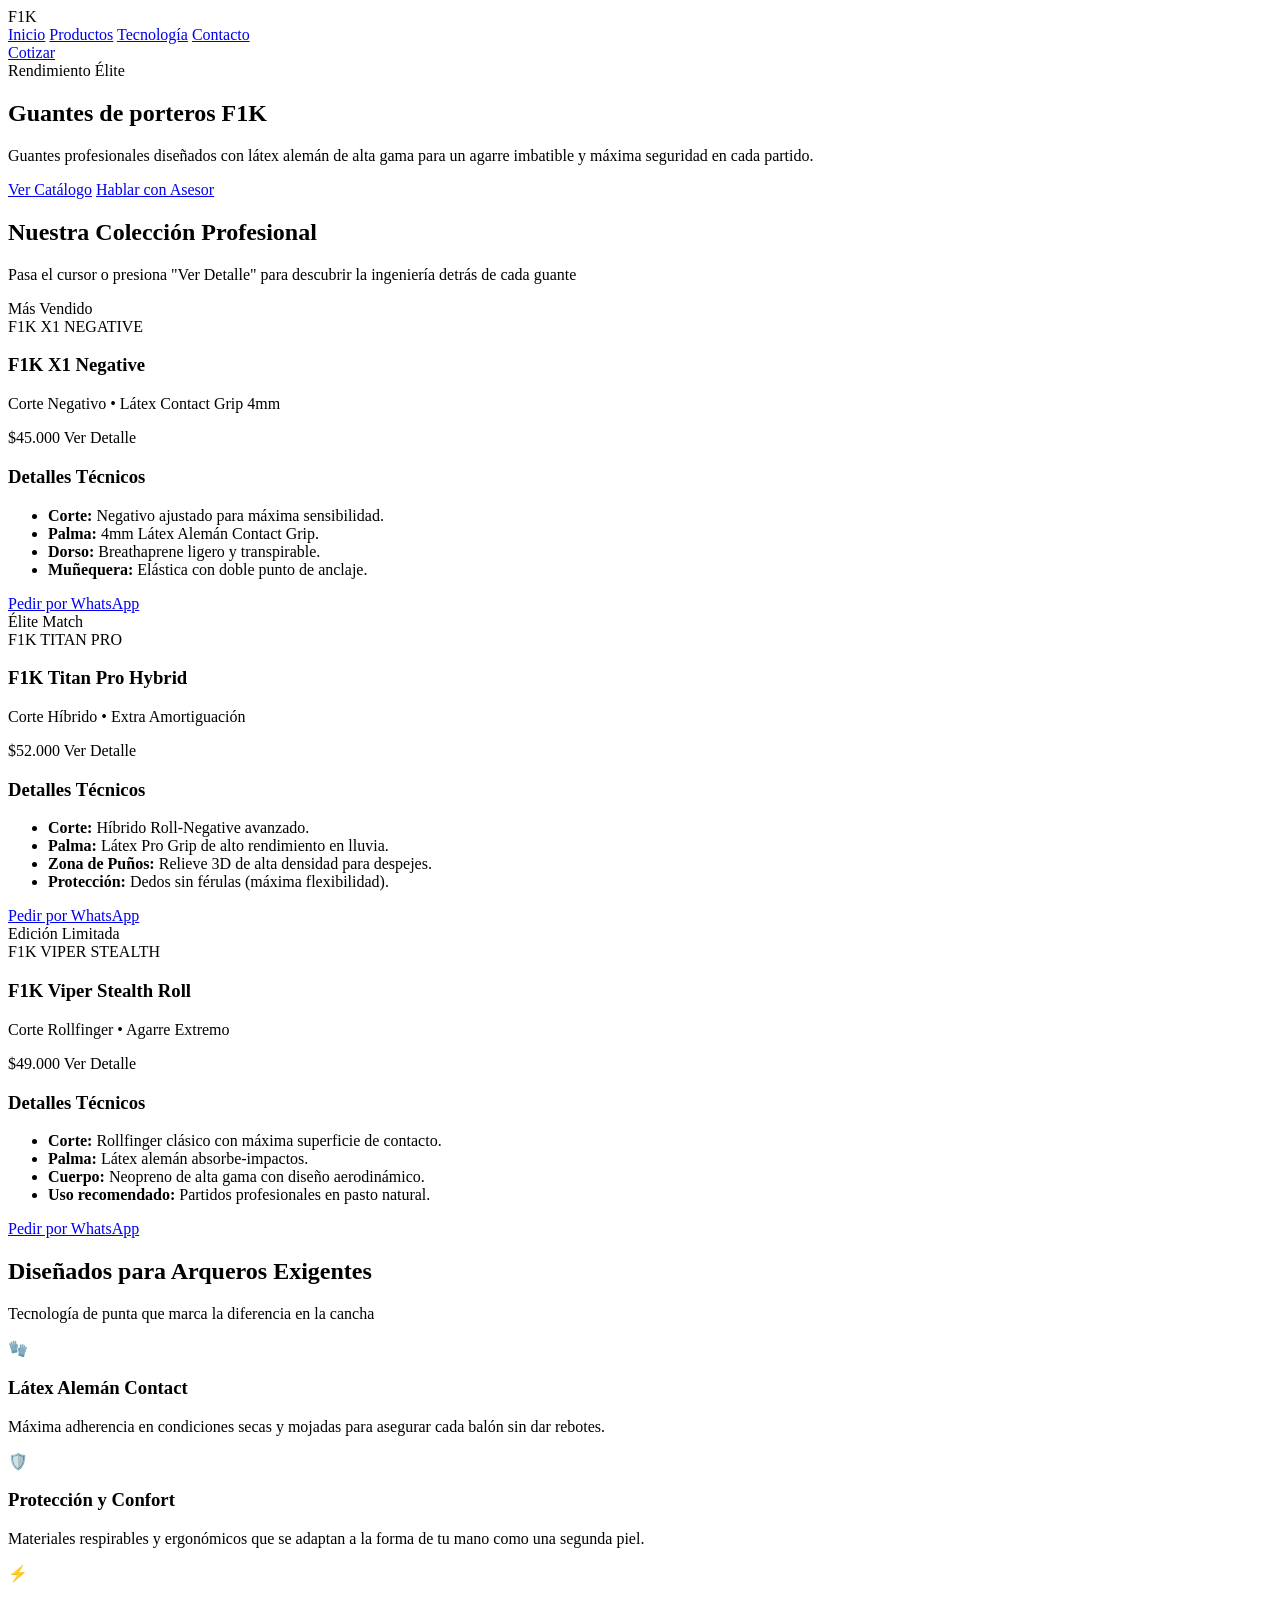
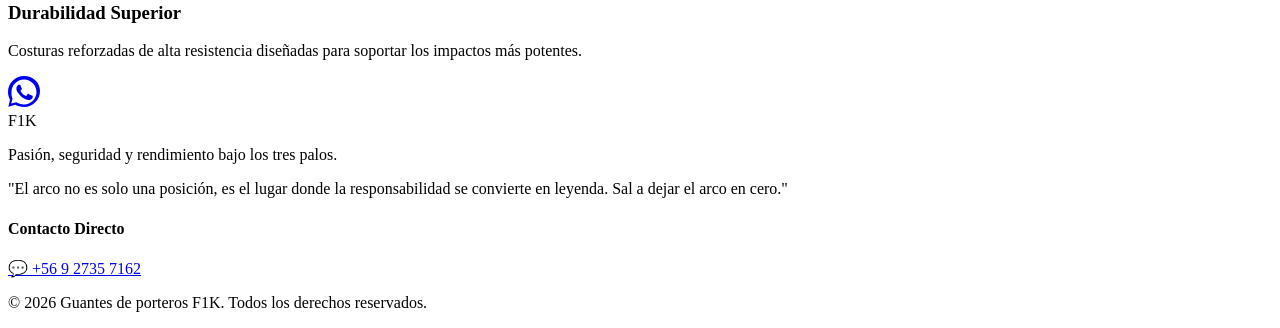
==== emprendimiento/index.html @ c822f452 "Add files via upload" ====
<!DOCTYPE html>
<html lang="es">
<head>
    <meta charset="UTF-8">
    <meta name="viewport" content="width=device-width, initial-scale=1.0">
    <title>Guantes de porteros F1K | Guantes Profesionales para Arqueros</title>
    <link rel="stylesheet" href="style.css">
    <!-- Fuentes de Google Fonts -->
    <link rel="preconnect" href="https://fonts.googleapis.com">
    <link rel="preconnect" href="https://fonts.gstatic.com" crossorigin>
    <link href="https://fonts.googleapis.com/css2?family=Montserrat:wght@400;600;700;800;900&display=swap" rel="stylesheet">
</head>
<body>

    <!-- Header / Barra de Navegación -->
    <header class="header">
        <div class="container nav-container">
            <div class="logo">F1<span>K</span></div>
            <nav class="nav-menu">
                <a href="#inicio">Inicio</a>
                <a href="#productos">Productos</a>
                <a href="#tecnologia">Tecnología</a>
                <a href="#contacto">Contacto</a>
            </nav>
            <a href="https://wa.me/56927357162" class="btn-nav" target="_blank" rel="noopener noreferrer">Cotizar</a>
        </div>
    </header>

    <!-- Sección Hero -->
    <section id="inicio" class="hero">
        <div class="hero-overlay"></div>
        <div class="container hero-content">
            <span class="badge">Rendimiento Élite</span>
            <h1>Guantes de porteros F1K</h1>
            <p>Guantes profesionales diseñados con látex alemán de alta gama para un agarre imbatible y máxima seguridad en cada partido.</p>
            <div class="hero-buttons">
                <a href="#productos" class="btn btn-primary">Ver Catálogo</a>
                <a href="https://wa.me/56927357162" class="btn btn-secondary" target="_blank" rel="noopener noreferrer">Hablar con Asesor</a>
            </div>
        </div>
    </section>

    <!-- Sección de Productos -->
    <section id="productos" class="products container">
        <div class="section-title">
            <h2>Nuestra Colección Profesional</h2>
            <p>Pasa el cursor o presiona "Ver Detalle" para descubrir la ingeniería detrás de cada guante</p>
        </div>
        <div class="product-grid">
            <!-- Producto 1 -->
            <div class="card-container">
                <div class="card-flipper">
                    <!-- Frente de la tarjeta -->
                    <div class="card-front">
                        <div class="product-tag">Más Vendido</div>
                        <div class="product-img-wrapper img-bg-1">
                            <span class="img-title">F1K X1 NEGATIVE</span>
                        </div>
                        <div class="product-info">
                            <h3>F1K X1 Negative</h3>
                            <p class="specs">Corte Negativo • Látex Contact Grip 4mm</p>
                            <div class="price-action">
                                <span class="price">$45.000</span>
                                <span class="btn-card">Ver Detalle</span>
                            </div>
                        </div>
                    </div>
                    <!-- Reverso de la tarjeta (Detalle con imagen de fondo oscurecida) -->
                    <div class="card-back img-bg-1">
                        <div class="card-back-content">
                            <h3>Detalles Técnicos</h3>
                            <ul>
                                <li><strong>Corte:</strong> Negativo ajustado para máxima sensibilidad.</li>
                                <li><strong>Palma:</strong> 4mm Látex Alemán Contact Grip.</li>
                                <li><strong>Dorso:</strong> Breathaprene ligero y transpirable.</li>
                                <li><strong>Muñequera:</strong> Elástica con doble punto de anclaje.</li>
                            </ul>
                            <a href="https://wa.me/56927357162?text=Hola,%20quiero%20comprar%20el%20modelo%20F1K%20X1%20Negative" class="btn-whatsapp-card" target="_blank" rel="noopener noreferrer">Pedir por WhatsApp</a>
                        </div>
                    </div>
                </div>
            </div>

            <!-- Producto 2 -->
            <div class="card-container">
                <div class="card-flipper">
                    <!-- Frente de la tarjeta -->
                    <div class="card-front">
                        <div class="product-tag elite">Élite Match</div>
                        <div class="product-img-wrapper img-bg-2">
                            <span class="img-title">F1K TITAN PRO</span>
                        </div>
                        <div class="product-info">
                            <h3>F1K Titan Pro Hybrid</h3>
                            <p class="specs">Corte Híbrido • Extra Amortiguación</p>
                            <div class="price-action">
                                <span class="price">$52.000</span>
                                <span class="btn-card">Ver Detalle</span>
                            </div>
                        </div>
                    </div>
                    <!-- Reverso de la tarjeta -->
                    <div class="card-back img-bg-2">
                        <div class="card-back-content">
                            <h3>Detalles Técnicos</h3>
                            <ul>
                                <li><strong>Corte:</strong> Híbrido Roll-Negative avanzado.</li>
                                <li><strong>Palma:</strong> Látex Pro Grip de alto rendimiento en lluvia.</li>
                                <li><strong>Zona de Puños:</strong> Relieve 3D de alta densidad para despejes.</li>
                                <li><strong>Protección:</strong> Dedos sin férulas (máxima flexibilidad).</li>
                            </ul>
                            <a href="https://wa.me/56927357162?text=Hola,%20quiero%20comprar%20el%20modelo%20F1K%20Titan%20Pro%20Hybrid" class="btn-whatsapp-card" target="_blank" rel="noopener noreferrer">Pedir por WhatsApp</a>
                        </div>
                    </div>
                </div>
            </div>

            <!-- Producto 3 -->
            <div class="card-container">
                <div class="card-flipper">
                    <!-- Frente de la tarjeta -->
                    <div class="card-front">
                        <div class="product-tag">Edición Limitada</div>
                        <div class="product-img-wrapper img-bg-3">
                            <span class="img-title">F1K VIPER STEALTH</span>
                        </div>
                        <div class="product-info">
                            <h3>F1K Viper Stealth Roll</h3>
                            <p class="specs">Corte Rollfinger • Agarre Extremo</p>
                            <div class="price-action">
                                <span class="price">$49.000</span>
                                <span class="btn-card">Ver Detalle</span>
                            </div>
                        </div>
                    </div>
                    <!-- Reverso de la tarjeta -->
                    <div class="card-back img-bg-3">
                        <div class="card-back-content">
                            <h3>Detalles Técnicos</h3>
                            <ul>
                                <li><strong>Corte:</strong> Rollfinger clásico con máxima superficie de contacto.</li>
                                <li><strong>Palma:</strong> Látex alemán absorbe-impactos.</li>
                                <li><strong>Cuerpo:</strong> Neopreno de alta gama con diseño aerodinámico.</li>
                                <li><strong>Uso recomendado:</strong> Partidos profesionales en pasto natural.</li>
                            </ul>
                            <a href="https://wa.me/56927357162?text=Hola,%20quiero%20comprar%20el%20modelo%20F1K%20Viper%20Stealth%20Roll" class="btn-whatsapp-card" target="_blank" rel="noopener noreferrer">Pedir por WhatsApp</a>
                        </div>
                    </div>
                </div>
            </div>
        </div>
    </section>

    <!-- Sección de Tecnología / Diferenciales -->
    <section id="tecnologia" class="tech-section">
        <div class="container">
            <div class="section-title">
                <h2>Diseñados para Arqueros Exigentes</h2>
                <p>Tecnología de punta que marca la diferencia en la cancha</p>
            </div>
            <div class="tech-grid">
                <div class="tech-card">
                    <div class="tech-icon">🧤</div>
                    <h3>Látex Alemán Contact</h3>
                    <p>Máxima adherencia en condiciones secas y mojadas para asegurar cada balón sin dar rebotes.</p>
                </div>
                <div class="tech-card">
                    <div class="tech-icon">🛡️</div>
                    <h3>Protección y Confort</h3>
                    <p>Materiales respirables y ergonómicos que se adaptan a la forma de tu mano como una segunda piel.</p>
                </div>
                <div class="tech-card">
                    <div class="tech-icon">⚡</div>
                    <h3>Durabilidad Superior</h3>
                    <p>Costuras reforzadas de alta resistencia diseñadas para soportar los impactos más potentes.</p>
                </div>
            </div>
        </div>
    </section>

    <!-- Botón flotante de WhatsApp -->
    <a href="https://wa.me/56927357162?text=Hola,%20necesito%20asesoría%20para%20elegir%20mis%20guantes%20profesionales%20F1K" class="whatsapp-float" target="_blank" rel="noopener noreferrer" aria-label="Contacto por WhatsApp">
        <svg xmlns="http://www.w3.org/2000/svg" viewBox="0 0 32 32" width="32" height="32" fill="currentColor"><path d="M16 0C7.164 0 0 7.164 0 16c0 2.822.738 5.485 2.028 7.792L.322 30.678l7.086-1.856C9.578 30.17 12.697 31 16 31c8.836 0 16-7.164 16-16S24.836 0 16 0zm0 28.5c-2.585 0-5.01-.715-7.072-1.957l-.507-.307-5.228 1.37 1.398-5.1-.33-.532A12.43 12.43 0 0 1 3.5 16C3.5 9.096 9.096 3.5 16 3.5S28.5 9.096 28.5 16 22.904 28.5 16 28.5zm7.33-9.288c-.402-.2-2.382-1.176-2.752-1.31-.37-.134-.638-.2-.906.2-.268.4-.972 1.31-1.192 1.58-.22.27-.44.302-.81.102-.37-.2-1.562-.576-2.977-1.836-1.1-1.002-1.84-2.24-2.056-2.61-.216-.37-.023-.57.174-.768.178-.178.402-.464.602-.696.2-.232.268-.4.402-.668.134-.268.067-.502-.034-.702-.102-.2-.906-2.184-1.242-2.99-.324-.784-.654-.678-.906-.69l-.774-.014c-.268 0-.704.1-1.072.5-.37.4-1.41 1.376-1.41 3.356s1.444 3.89 1.644 4.158c.2.268 2.834 4.328 6.87 6.068.96.414 1.71.662 2.292.848.964.306 1.84.262 2.532.158.772-.116 2.382-.974 2.718-1.914.336-.94.336-1.748.236-1.914-.1-.168-.37-.268-.772-.468z"/></svg>
    </a>

    <!-- Footer -->
    <footer id="contacto" class="footer">
        <div class="container footer-content">
            <div class="footer-brand">
                <div class="logo">F1<span>K</span></div>
                <p>Pasión, seguridad y rendimiento bajo los tres palos.</p>
            </div>
            <div class="footer-quote">
                <p class="quote-text">"El arco no es solo una posición, es el lugar donde la responsabilidad se convierte en leyenda. Sal a dejar el arco en cero."</p>
            </div>
            <div class="footer-contact">
                <h4>Contacto Directo</h4>
                <a href="https://wa.me/56927357162" class="footer-whatsapp-btn" target="_blank" rel="noopener noreferrer">
                    💬 +56 9 2735 7162
                </a>
            </div>
        </div>
        <div class="footer-bottom">
            <p>&copy; 2026 Guantes de porteros F1K. Todos los derechos reservados.</p>
        </div>
    </footer>

</body>
</html>
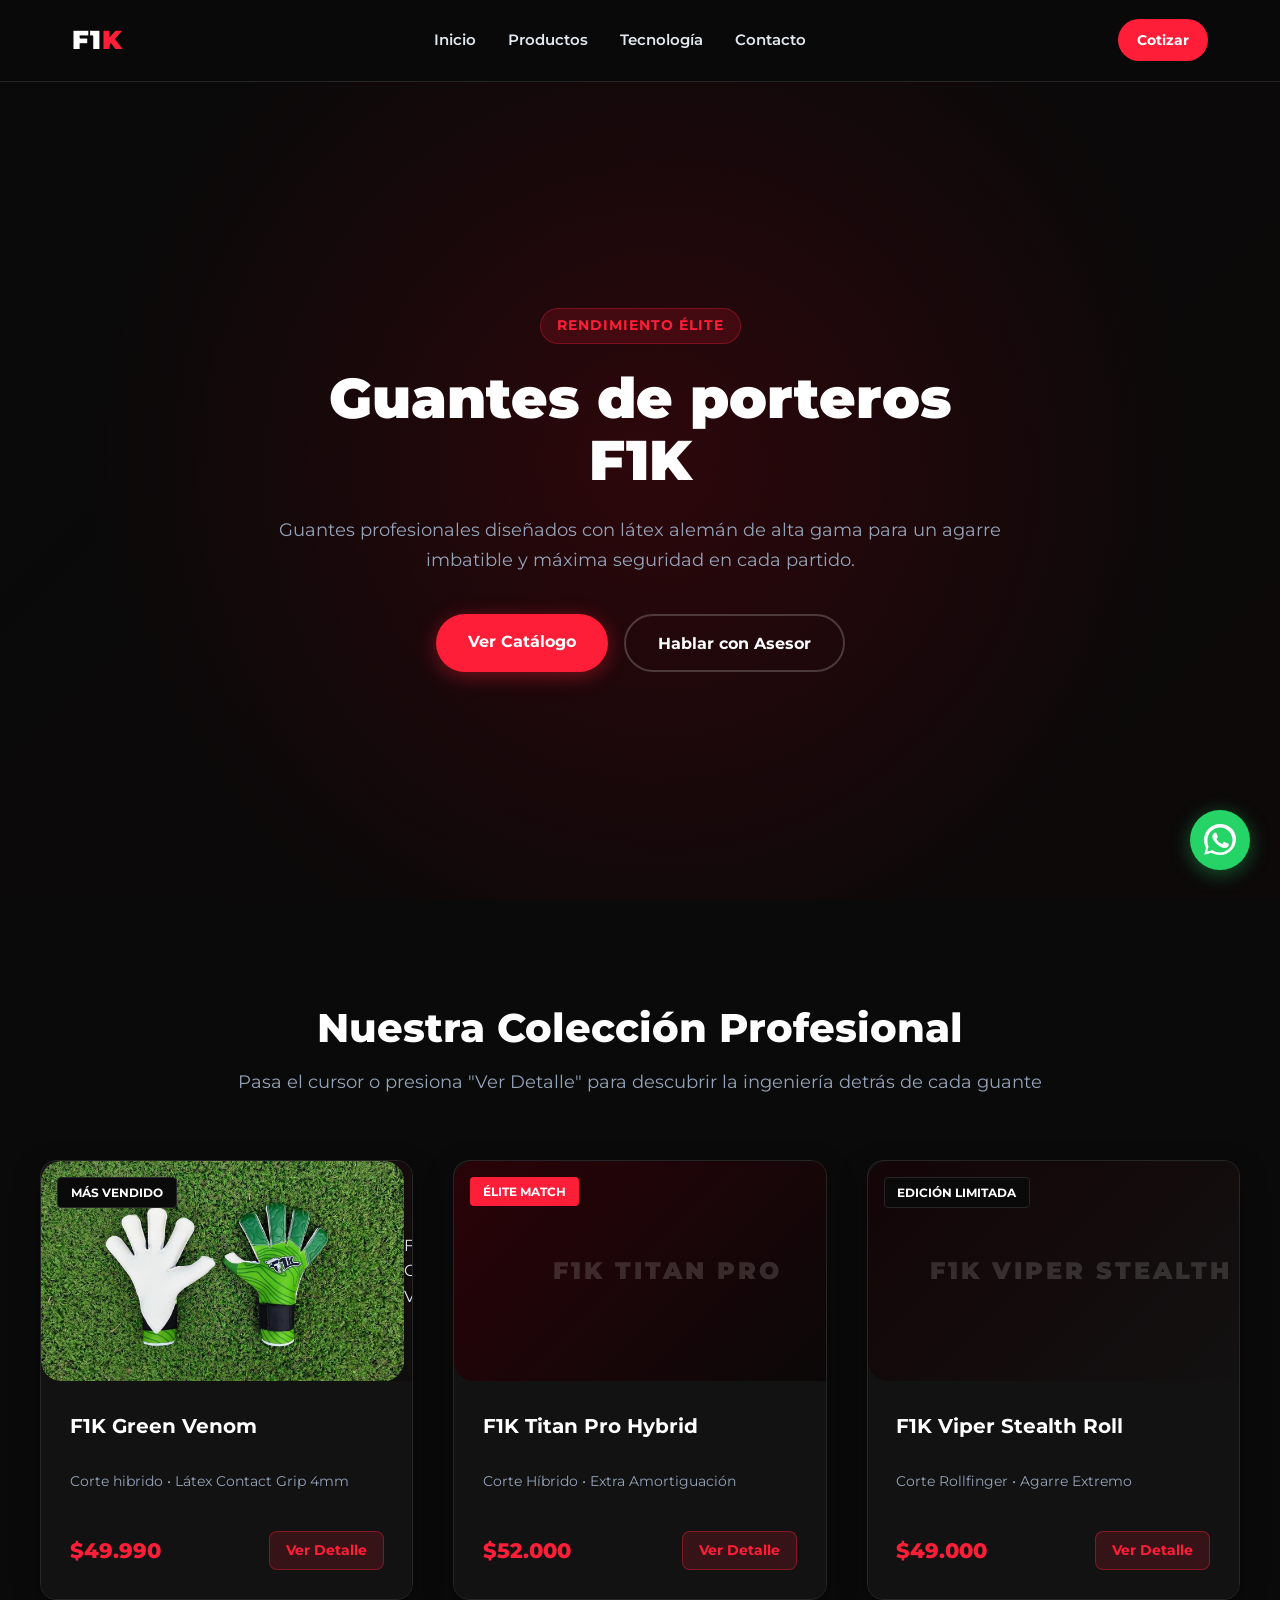
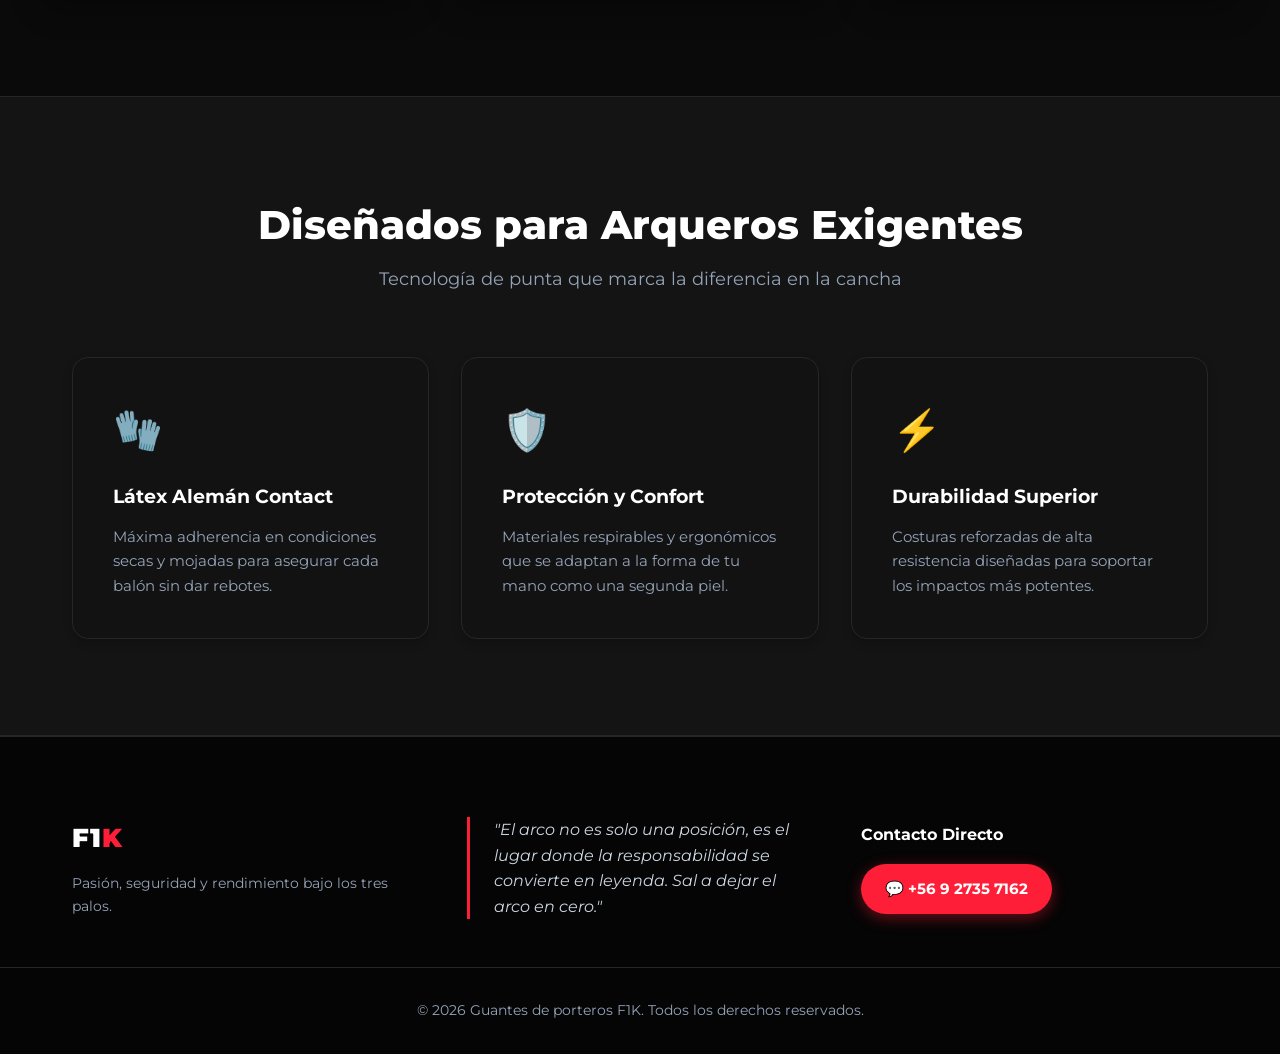
==== commit 54f1a04c: "Add files via upload" ====
--- a/emprendimiento/index.html
+++ b/emprendimiento/index.html
@@ -54,13 +54,16 @@
                     <div class="card-front">
                         <div class="product-tag">Más Vendido</div>
                         <div class="product-img-wrapper img-bg-1">
-                            <span class="img-title">F1K X1 NEGATIVE</span>
+                            <img
+                            src="img/green-venom.jpg.jpeg"
+                            alt="GREEN VENOM"
+                            <span class="img-title">F1K GREEN VENOM</span>
                         </div>
                         <div class="product-info">
-                            <h3>F1K X1 Negative</h3>
-                            <p class="specs">Corte Negativo • Látex Contact Grip 4mm</p>
+                            <h3>F1K Green Venom</h3>
+                            <p class="specs">Corte hibrido • Látex Contact Grip 4mm</p>
                             <div class="price-action">
-                                <span class="price">$45.000</span>
+                                <span class="price">$49.990</span>
                                 <span class="btn-card">Ver Detalle</span>
                             </div>
                         </div>
@@ -70,10 +73,10 @@
                         <div class="card-back-content">
                             <h3>Detalles Técnicos</h3>
                             <ul>
-                                <li><strong>Corte:</strong> Negativo ajustado para máxima sensibilidad.</li>
+                                <li><strong>Corte:</strong> Roll finger para una mayor amortiguacion al balon.</li>
                                 <li><strong>Palma:</strong> 4mm Látex Alemán Contact Grip.</li>
-                                <li><strong>Dorso:</strong> Breathaprene ligero y transpirable.</li>
-                                <li><strong>Muñequera:</strong> Elástica con doble punto de anclaje.</li>
+                                <li><strong>Dorso:</strong> Neopreno ligero y transpirable, en el dorso con latex sintetico en la zona de despeje de puños para un mejor despeje y durabilidad.</li>
+                                <li><strong>Muñequera:</strong> Elástica en la muñequera de una vuelta para un ajuste otimo.</li>
                             </ul>
                             <a href="https://wa.me/56927357162?text=Hola,%20quiero%20comprar%20el%20modelo%20F1K%20X1%20Negative" class="btn-whatsapp-card" target="_blank" rel="noopener noreferrer">Pedir por WhatsApp</a>
                         </div>
--- a/emprendimiento/style.css
+++ b/emprendimiento/style.css
@@ -0,0 +1,627 @@
+/* Variables y Estilos Generales - Tema Negro y Rojo Fluorescente */
+:root {
+    --primary: #0a0a0a;
+    --secondary: #121212;
+    --accent: #ff1e38;
+    --accent-hover: #e0122b;
+    --text-color: #e2e8f0;
+    --text-muted: #94a3b8;
+    --light-bg: #141414;
+    --white: #ffffff;
+    --border-color: #262626;
+    --transition: all 0.3s ease;
+}
+
+* {
+    margin: 0;
+    padding: 0;
+    box-sizing: border-box;
+}
+
+html {
+    scroll-behavior: smooth;
+}
+
+body {
+    font-family: 'Montserrat', sans-serif;
+    color: var(--text-color);
+    background-color: var(--primary);
+    line-height: 1.6;
+}
+
+.container {
+    max-width: 1200px;
+    margin: 0 auto;
+    padding: 0 2rem;
+}
+
+/* Header */
+.header {
+    position: fixed;
+    top: 0;
+    left: 0;
+    width: 100%;
+    background: rgba(10, 10, 10, 0.95);
+    backdrop-filter: blur(10px);
+    z-index: 1000;
+    padding: 1.2rem 0;
+    border-bottom: 1px solid var(--border-color);
+}
+
+.nav-container {
+    display: flex;
+    justify-content: space-between;
+    align-items: center;
+}
+
+.logo {
+    color: var(--white);
+    font-size: 1.6rem;
+    font-weight: 900;
+    letter-spacing: 1px;
+}
+
+.logo span {
+    color: var(--accent);
+}
+
+.nav-menu {
+    display: flex;
+    gap: 2rem;
+}
+
+.nav-menu a {
+    color: var(--text-color);
+    text-decoration: none;
+    font-weight: 600;
+    font-size: 0.95rem;
+    transition: var(--transition);
+}
+
+.nav-menu a:hover {
+    color: var(--accent);
+}
+
+.btn-nav {
+    background-color: var(--accent);
+    color: var(--white);
+    padding: 0.6rem 1.2rem;
+    border-radius: 50px;
+    text-decoration: none;
+    font-weight: 700;
+    font-size: 0.9rem;
+    transition: var(--transition);
+}
+
+.btn-nav:hover {
+    background-color: var(--accent-hover);
+    transform: translateY(-2px);
+    box-shadow: 0 0 15px rgba(255, 30, 56, 0.4);
+}
+
+/* Hero Section */
+.hero {
+    position: relative;
+    height: 100vh;
+    background: linear-gradient(135deg, #050505 0%, #1a0205 100%);
+    display: flex;
+    align-items: center;
+    text-align: center;
+    color: var(--white);
+    padding-top: 80px;
+}
+
+.hero-overlay {
+    position: absolute;
+    top: 0;
+    left: 0;
+    width: 100%;
+    height: 100%;
+    background: radial-gradient(circle, rgba(255, 30, 56, 0.12) 0%, rgba(10, 10, 10, 0.85) 70%);
+}
+
+.hero-content {
+    position: relative;
+    z-index: 2;
+    max-width: 800px;
+    margin: 0 auto;
+}
+
+.badge {
+    display: inline-block;
+    background: rgba(255, 30, 56, 0.15);
+    color: var(--accent);
+    padding: 0.4rem 1rem;
+    border-radius: 50px;
+    font-weight: 700;
+    font-size: 0.85rem;
+    margin-bottom: 1.5rem;
+    letter-spacing: 1px;
+    text-transform: uppercase;
+    border: 1px solid rgba(255, 30, 56, 0.3);
+}
+
+.hero h1 {
+    font-size: 3.5rem;
+    font-weight: 900;
+    line-height: 1.1;
+    margin-bottom: 1.5rem;
+    color: var(--white);
+}
+
+.hero p {
+    font-size: 1.15rem;
+    color: var(--text-muted);
+    margin-bottom: 2.5rem;
+}
+
+.hero-buttons {
+    display: flex;
+    gap: 1rem;
+    justify-content: center;
+}
+
+.btn {
+    padding: 0.9rem 2rem;
+    border-radius: 50px;
+    font-weight: 700;
+    text-decoration: none;
+    transition: var(--transition);
+    font-size: 1rem;
+}
+
+.btn-primary {
+    background-color: var(--accent);
+    color: var(--white);
+    box-shadow: 0 4px 20px rgba(255, 30, 56, 0.4);
+}
+
+.btn-primary:hover {
+    background-color: var(--accent-hover);
+    transform: translateY(-3px);
+    box-shadow: 0 6px 25px rgba(255, 30, 56, 0.6);
+}
+
+.btn-secondary {
+    background: transparent;
+    color: var(--white);
+    border: 2px solid rgba(255, 255, 255, 0.2);
+}
+
+.btn-secondary:hover {
+    border-color: var(--accent);
+    background: rgba(255, 30, 56, 0.05);
+}
+
+/* Sección Productos & Efecto Flip 3D (Sin JS) */
+.products {
+    padding: 6rem 0;
+}
+
+.section-title {
+    text-align: center;
+    margin-bottom: 4rem;
+}
+
+.section-title h2 {
+    font-size: 2.5rem;
+    font-weight: 800;
+    color: var(--white);
+    margin-bottom: 0.5rem;
+}
+
+.section-title p {
+    color: var(--text-muted);
+    font-size: 1.1rem;
+}
+
+.product-grid {
+    display: grid;
+    grid-template-columns: repeat(auto-fit, minmax(320px, 1fr));
+    gap: 2.5rem;
+}
+
+/* Contenedor con perspectiva 3D */
+.card-container {
+    background-color: transparent;
+    height: 440px;
+    perspective: 1000px;
+}
+
+/* Flipper que rota 180 grados al hacer hover */
+.card-flipper {
+    position: relative;
+    width: 100%;
+    height: 100%;
+    transition: transform 0.6s cubic-bezier(0.4, 0.2, 0.2, 1);
+    transform-style: preserve-3d;
+    border-radius: 16px;
+    box-shadow: 0 10px 30px rgba(0, 0, 0, 0.3);
+}
+
+.card-container:hover .card-flipper {
+    transform: rotateY(180deg);
+}
+
+/* Propiedades comunes de las caras de la tarjeta */
+.card-front, .card-back {
+    position: absolute;
+    width: 100%;
+    height: 100%;
+    backface-visibility: hidden;
+    -webkit-backface-visibility: hidden;
+    border-radius: 16px;
+    overflow: hidden;
+    border: 1px solid var(--border-color);
+}
+
+/* Frente de la tarjeta */
+.card-front {
+    background: var(--secondary);
+    display: flex;
+    flex-direction: column;
+}
+
+.product-tag {
+    position: absolute;
+    top: 1rem;
+    left: 1rem;
+    background: var(--primary);
+    color: var(--white);
+    font-size: 0.75rem;
+    font-weight: 700;
+    padding: 0.3rem 0.8rem;
+    border-radius: 4px;
+    z-index: 2;
+    text-transform: uppercase;
+    border: 1px solid var(--border-color);
+}
+
+.product-tag.elite {
+    background: var(--accent);
+    border: none;
+}
+
+/* Fondos simulados con imágenes corporativas oscuras */
+.product-img-wrapper {
+    height: 220px;
+    display: flex;
+    align-items: center;
+    justify-content: center;
+    position: relative;
+}
+
+.img-bg-1 {
+    background: linear-gradient(135deg, #1f080b 0%, #0d0d0d 100%);
+}
+
+.img-bg-2 {
+    background: linear-gradient(135deg, #2a0308 0%, #080808 100%);
+}
+
+.img-bg-3 {
+    background: linear-gradient(135deg, #140507 0%, #121212 100%);
+}
+
+.img-title {
+    font-weight: 900;
+    color: rgba(255, 255, 255, 0.15);
+    letter-spacing: 3px;
+    font-size: 1.5rem;
+}
+
+.product-info {
+    padding: 1.8rem;
+    display: flex;
+    flex-direction: column;
+    justify-content: space-between;
+    flex-grow: 1;
+    background-color: var(--secondary);
+}
+
+.product-info h3 {
+    font-size: 1.25rem;
+    font-weight: 700;
+    color: var(--white);
+    margin-bottom: 0.4rem;
+}
+
+.specs {
+    font-size: 0.85rem;
+    color: var(--text-muted);
+    margin-bottom: 1rem;
+}
+
+.price-action {
+    display: flex;
+    justify-content: space-between;
+    align-items: center;
+}
+
+.price {
+    font-size: 1.3rem;
+    font-weight: 800;
+    color: var(--accent);
+}
+
+.btn-card {
+    background-color: rgba(255, 30, 56, 0.15);
+    color: var(--accent);
+    border: 1px solid rgba(255, 30, 56, 0.4);
+    padding: 0.5rem 1rem;
+    border-radius: 8px;
+    font-weight: 700;
+    font-size: 0.85rem;
+    cursor: pointer;
+    transition: var(--transition);
+}
+
+.card-container:hover .btn-card {
+    background-color: var(--accent);
+    color: var(--white);
+}
+
+/* Reverso de la tarjeta (Detalle con imagen de fondo más oscurecida) */
+.card-back {
+    transform: rotateY(180deg);
+    display: flex;
+    align-items: center;
+    padding: 2rem;
+    position: relative;
+}
+
+/* Capa de oscurecimiento extra sobre la misma imagen de fondo */
+.card-back::before {
+    content: '';
+    position: absolute;
+    top: 0;
+    left: 0;
+    width: 100%;
+    height: 100%;
+    background: rgba(5, 5, 5, 0.92);
+    z-index: 1;
+}
+
+.card-back-content {
+    position: relative;
+    z-index: 2;
+    width: 100%;
+    color: var(--white);
+}
+
+.card-back-content h3 {
+    font-size: 1.3rem;
+    font-weight: 800;
+    color: var(--accent);
+    margin-bottom: 1rem;
+    text-transform: uppercase;
+    letter-spacing: 0.5px;
+}
+
+.card-back-content ul {
+    list-style: none;
+    margin-bottom: 1.5rem;
+}
+
+.card-back-content ul li {
+    font-size: 0.9rem;
+    color: var(--text-color);
+    margin-bottom: 0.6rem;
+    line-height: 1.4;
+}
+
+.card-back-content ul li strong {
+    color: var(--white);
+}
+
+.btn-whatsapp-card {
+    display: block;
+    width: 100%;
+    text-align: center;
+    background-color: var(--accent);
+    color: var(--white);
+    padding: 0.8rem;
+    border-radius: 8px;
+    text-decoration: none;
+    font-weight: 700;
+    font-size: 0.9rem;
+    transition: var(--transition);
+    box-shadow: 0 4px 15px rgba(255, 30, 56, 0.4);
+}
+
+.btn-whatsapp-card:hover {
+    background-color: var(--accent-hover);
+    transform: translateY(-2px);
+}
+
+/* Sección Tecnología */
+.tech-section {
+    background-color: var(--light-bg);
+    padding: 6rem 0;
+    border-top: 1px solid var(--border-color);
+    border-bottom: 1px solid var(--border-color);
+}
+
+.tech-grid {
+    display: grid;
+    grid-template-columns: repeat(auto-fit, minmax(300px, 1fr));
+    gap: 2rem;
+}
+
+.tech-card {
+    background: var(--secondary);
+    padding: 2.5rem;
+    border-radius: 16px;
+    border: 1px solid var(--border-color);
+    box-shadow: 0 4px 10px rgba(0,0,0,0.2);
+}
+
+.tech-icon {
+    font-size: 2.5rem;
+    margin-bottom: 1.2rem;
+}
+
+.tech-card h3 {
+    font-size: 1.2rem;
+    font-weight: 700;
+    color: var(--white);
+    margin-bottom: 0.8rem;
+}
+
+.tech-card p {
+    color: var(--text-muted);
+    font-size: 0.95rem;
+}
+
+/* Botón flotante de WhatsApp */
+.whatsapp-float {
+    position: fixed;
+    bottom: 30px;
+    right: 30px;
+    background-color: #25d366;
+    color: #ffffff;
+    width: 60px;
+    height: 60px;
+    border-radius: 50%;
+    display: flex;
+    align-items: center;
+    justify-content: center;
+    box-shadow: 0 4px 20px rgba(37, 211, 102, 0.4);
+    z-index: 1000;
+    transition: var(--transition);
+}
+
+.whatsapp-float:hover {
+    transform: scale(1.1);
+    background-color: #22bf5b;
+}
+
+/* Footer */
+.footer {
+    background-color: #050505;
+    color: var(--white);
+    padding: 5rem 0 2rem;
+    border-top: 1px solid var(--border-color);
+}
+
+.footer-content {
+    display: grid;
+    grid-template-columns: repeat(auto-fit, minmax(280px, 1fr));
+    gap: 3rem;
+    align-items: center;
+    margin-bottom: 3rem;
+}
+
+.footer-brand p {
+    color: var(--text-muted);
+    margin-top: 0.8rem;
+    font-size: 0.9rem;
+}
+
+.footer-quote {
+    border-left: 3px solid var(--accent);
+    padding-left: 1.5rem;
+}
+
+.quote-text {
+    font-style: italic;
+    color: #cbd5e1;
+    font-size: 1rem;
+    line-height: 1.6;
+}
+
+.footer-contact h4 {
+    font-size: 1rem;
+    margin-bottom: 1rem;
+    color: var(--white);
+}
+
+.footer-whatsapp-btn {
+    display: inline-block;
+    background-color: var(--accent);
+    color: var(--white);
+    padding: 0.8rem 1.5rem;
+    border-radius: 50px;
+    text-decoration: none;
+    font-weight: 700;
+    font-size: 0.95rem;
+    transition: var(--transition);
+    box-shadow: 0 4px 15px rgba(255, 30, 56, 0.4);
+}
+
+.footer-whatsapp-btn:hover {
+    background-color: var(--accent-hover);
+    transform: translateY(-2px);
+}
+
+.footer-bottom {
+    text-align: center;
+    padding-top: 2rem;
+    border-top: 1px solid var(--border-color);
+    color: var(--text-muted);
+    font-size: 0.85rem;
+}
+
+/* Responsivo */
+@media (max-width: 768px) {
+    .hero h1 {
+        font-size: 2.5rem;
+    }
+    .nav-menu {
+        display: none;
+    }
+}
+
+
+/* Imagen real de los guantes F1K */
+.product-img {
+    width: 100%;
+    aspect-ratio: 1 / 1;
+    overflow: hidden;
+    border-radius: 12px;
+}
+
+.product-img img {
+    width: 100%;
+    height: 200px;
+    object-fit: cover;
+    object-position: center;
+    display: block;
+    border-radius: 12px;
+}
+
+/* Imagen del producto GREEN VENOM */
+.product-img-wrapper {
+    width: 100%;
+    aspect-ratio: 1 / 1;
+    overflow: hidden;
+    border-radius: 16px;
+    position: relative;
+}
+
+.product-img-wrapper img {
+    width: 100%;
+    height: 150px;
+    object-fit: cover;
+    object-position: center;
+    display: block;
+    border-radius: 20px;
+}
+/* Contenedor de la imagen del producto */
+.product-img-wrapper {
+  width: 115%;
+  aspect-ratio: 1 / 1; /* Mantiene el contenedor perfectamente cuadrado */
+  overflow: hidden;
+  border-radius: 20px;
+  position: relative;
+}
+
+/* La imagen dentro del contenedor */
+.product-img-wrapper img {
+  width: 210%;
+  height: 100%; /* Ocupa el 100% del alto del wrapper (en lugar de un valor fijo en px) */
+  object-fit: cover; /* Evita que la imagen se deforme */
+  object-position: center;
+  display: block;
+  border-radius: 20px; /* O puedes ajustarlo para que coincida con el wrapper */
+}
